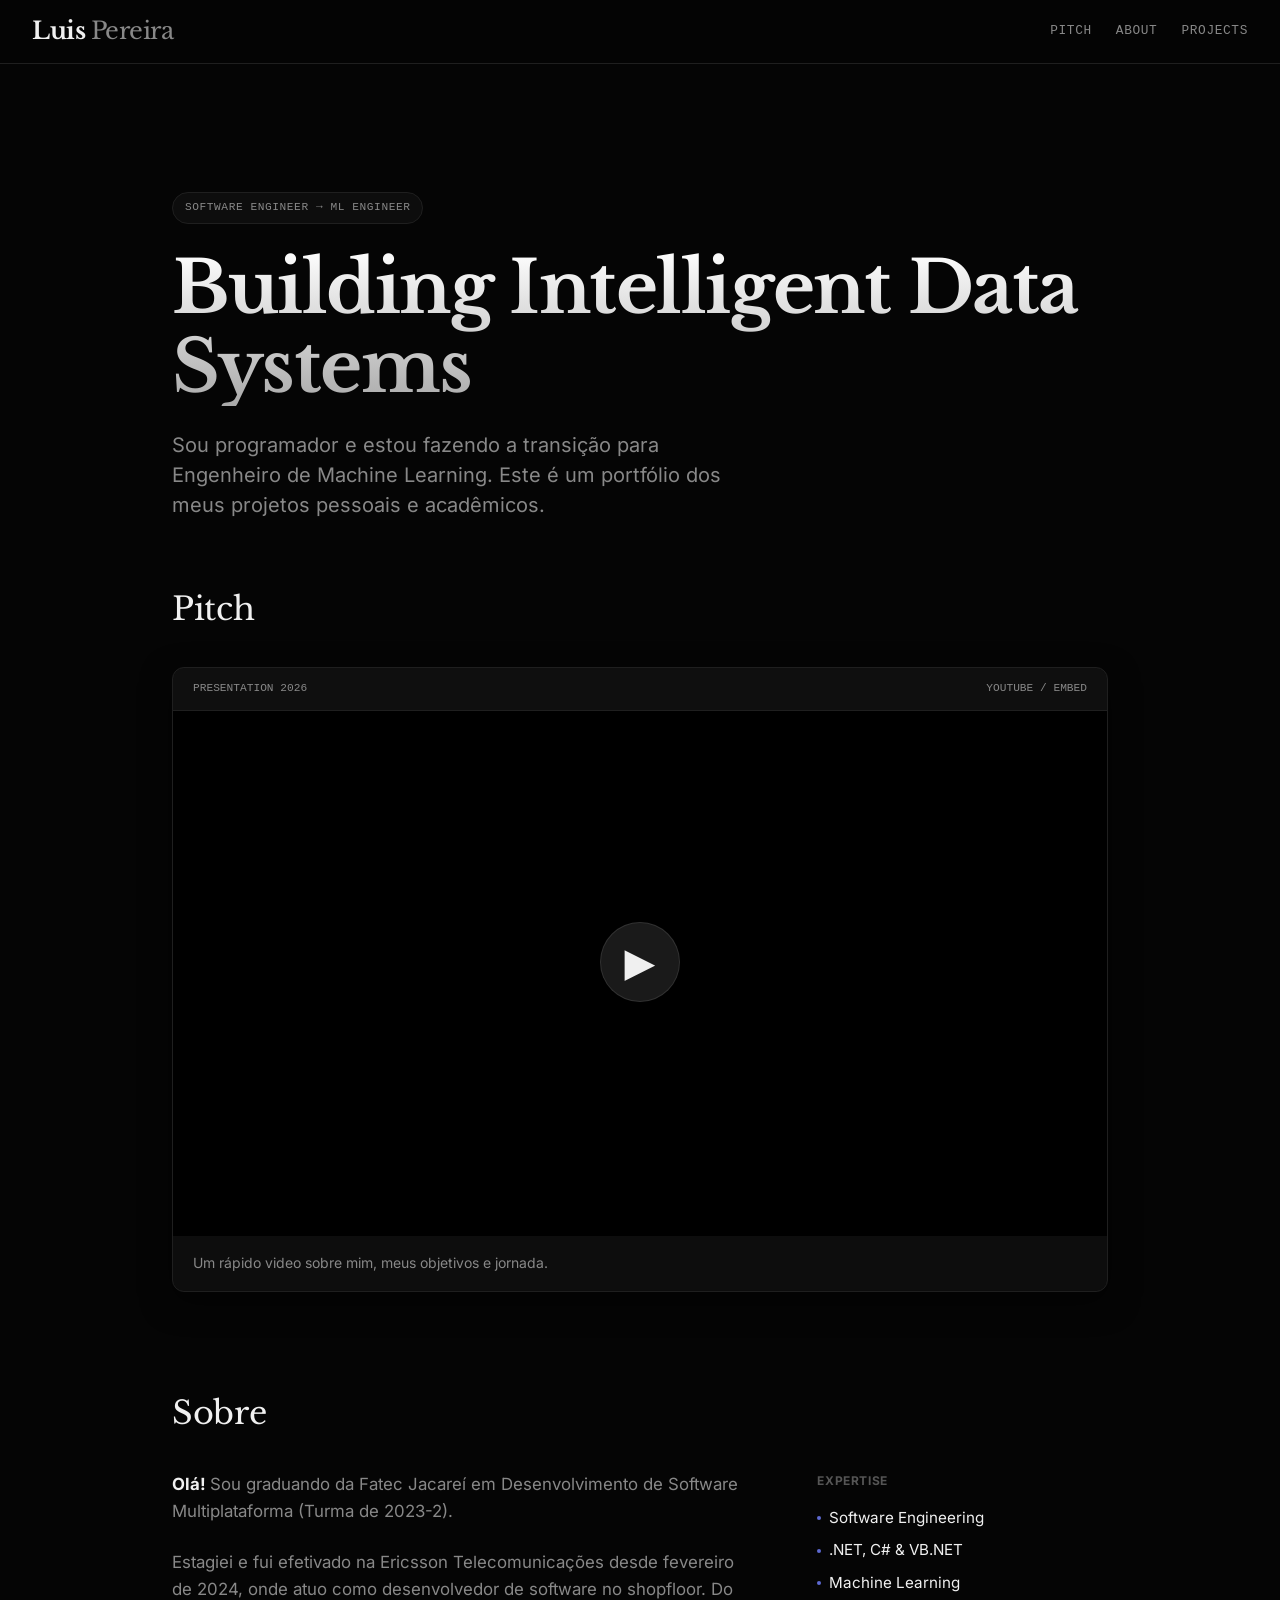
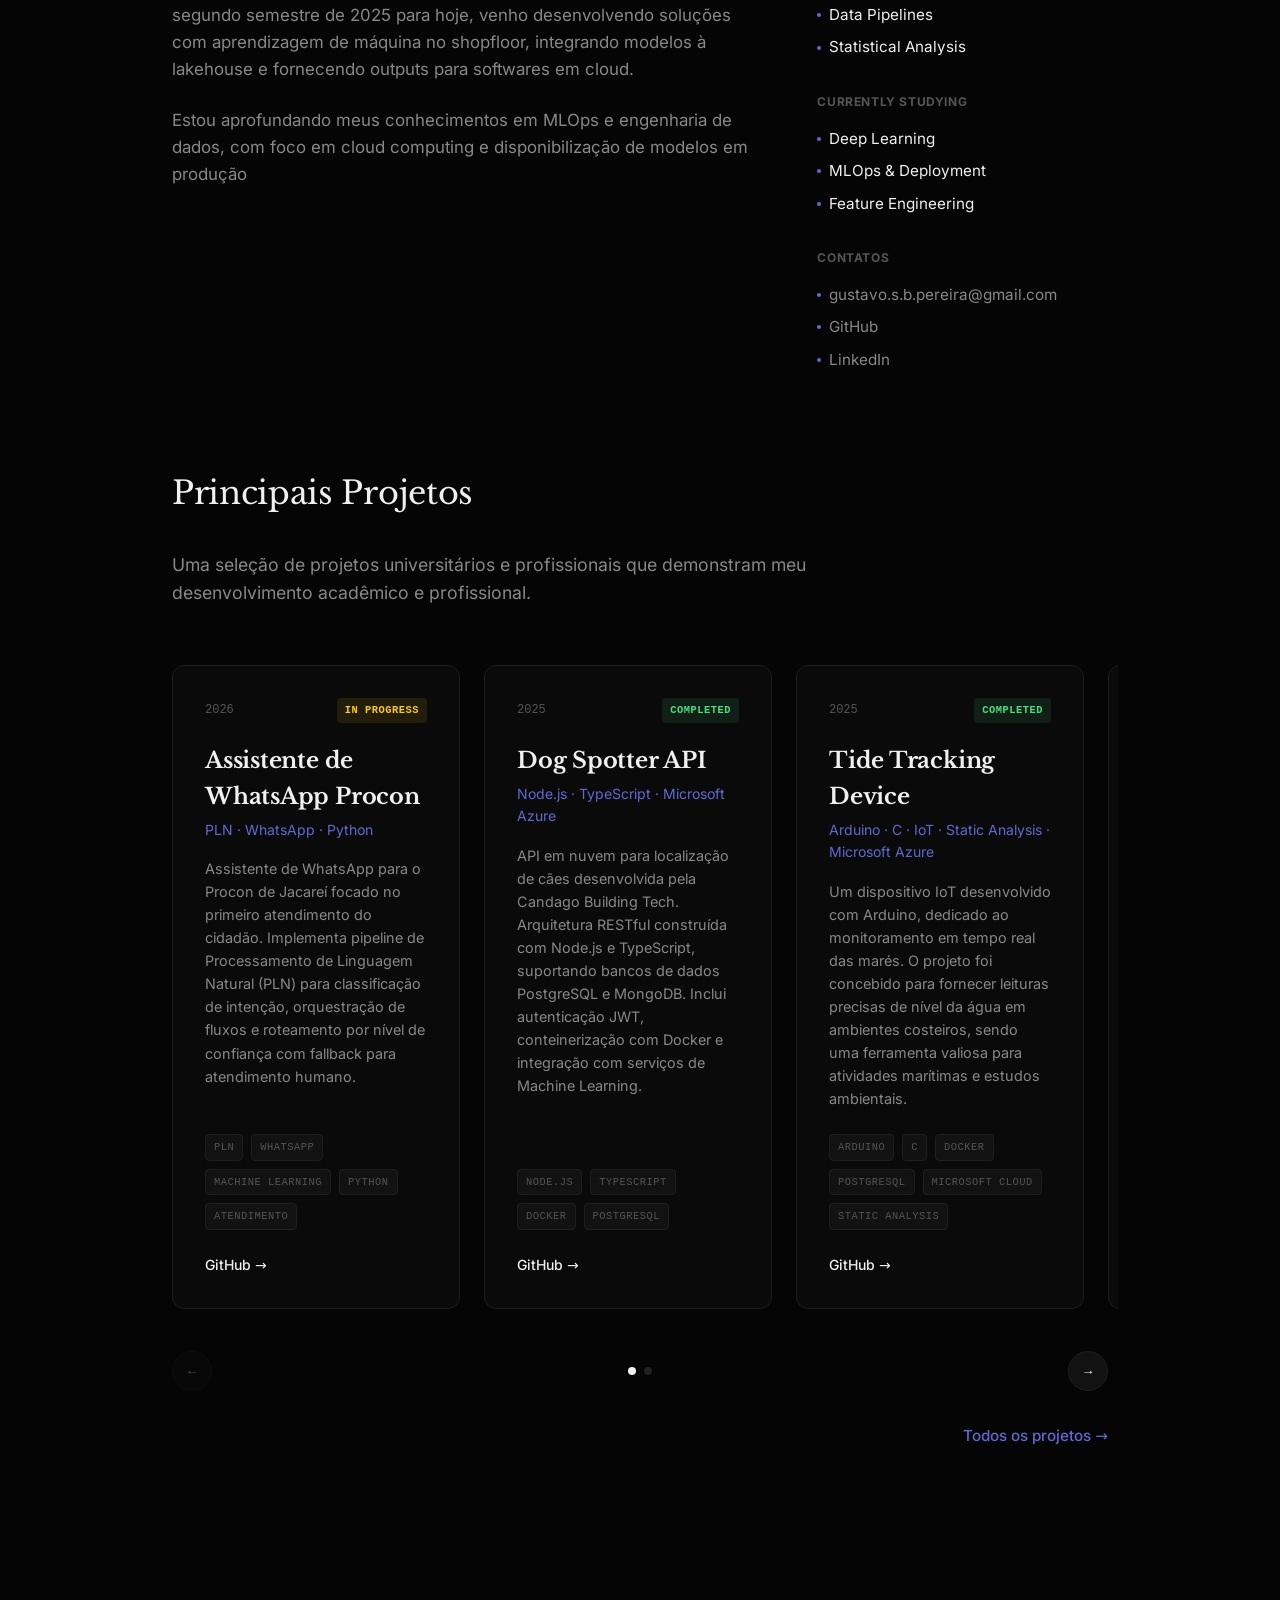
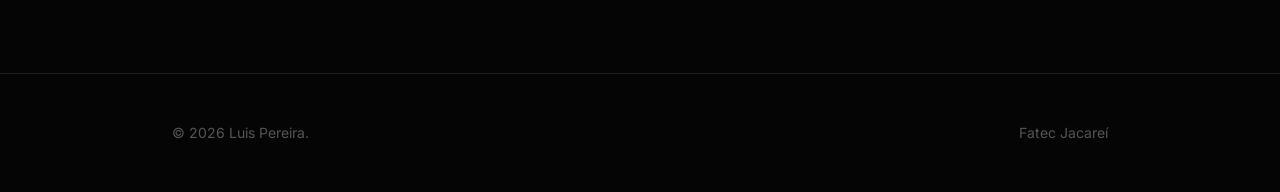
==== docs/index.html @ 35cc953c "Ajustando path para /docs" ====
<!DOCTYPE html>
<html lang="en">

<head>
  <meta charset="UTF-8" />
  <meta name="viewport" content="width=device-width, initial-scale=1.0" />
  <title>Portfolio — Data Science & ML Engineering</title>
  <link rel="stylesheet" href="style.css" />
</head>

<body>

  <!-- Sticky Glass Navbar -->
  <header class="masthead">
    <a href="#" class="masthead-title">Luis <span>Pereira</span></a>
    <nav class="masthead-nav">
      <a href="#pitch">Pitch</a>
      <a href="#about">About</a>
      <a href="#projects">Projects</a>
    </nav>
  </header>

  <main class="page-content">

    <!-- Hero Section -->
    <section class="hero">
      <div class="hero-badge">Software Engineer → ML Engineer</div>
      <h1 class="hero-title">Building Intelligent Data Systems</h1>
      <p class="hero-sub">Sou programador e estou fazendo a transição para Engenheiro de Machine Learning. Este é um
        portfólio dos meus projetos pessoais e acadêmicos.</p>
    </section>

    <!-- Pitch -->
    <section id="pitch" class="section">
      <div class="section-header">
        <h2 class="section-title">Pitch</h2>
      </div>

      <div class="video-frame-outer">
        <div class="video-label-strip">
          <span>PRESENTATION 2026</span>
          <span>YOUTUBE / EMBED</span>
        </div>
        <div class="video-placeholder" id="videoPlaceholder">
          <div class="video-inner">
            <div class="play-icon">▶</div>
          </div>
        </div>
        <div class="video-caption">
          Um rápido video sobre mim, meus objetivos e jornada.
        </div>
      </div>
    </section>

    <section id="about" class="section">
      <div class="section-header">
        <h2 class="section-title">Sobre</h2>
      </div>

      <div class="about-layout">
        <div class="about-body">
          <p>
            <strong>Olá! </strong>Sou graduando da Fatec Jacareí em Desenvolvimento de Software Multiplataforma (Turma
            de
            2023-2).
          </p>
          <p>
            Estagiei e fui efetivado na Ericsson Telecomunicações desde fevereiro de 2024, onde atuo como
            desenvolvedor de software no shopfloor. Do segundo semestre de 2025 para hoje, venho desenvolvendo soluções
            com aprendizagem de máquina no shopfloor, integrando modelos à lakehouse e fornecendo outputs para softwares
            em cloud.
          </p>
          <p>
            Estou aprofundando meus conhecimentos em MLOps e engenharia de dados, com foco em cloud computing e
            disponibilização de modelos em produção
          </p>
        </div>

        <div class="about-sidebar">
          <div class="sidebar-block">
            <h4>Expertise</h4>
            <ul>
              <li>Software Engineering</li>
              <li>.NET, C# & VB.NET</li>
              <li>Machine Learning</li>
              <li>Data Pipelines</li>
              <li>Statistical Analysis</li>
            </ul>
          </div>
          <div class="sidebar-block">
            <h4>Currently Studying</h4>
            <ul>
              <li>Deep Learning</li>
              <li>MLOps & Deployment</li>
              <li>Feature Engineering</li>
            </ul>
          </div>
          <div class="sidebar-block">
            <h4>Contatos</h4>
            <ul>
              <li><a href="gustavo.s.b.pereira@gmail.com">gustavo.s.b.pereira@gmail.com</a></li>
              <li><a href="https://github.com/l-gustavo-barbosa">GitHub</a></li>
              <li><a href="https://www.linkedin.com/in/luisgsbpereira/">LinkedIn</a></li>
            </ul>
          </div>
        </div>
      </div>
    </section>

    <section id="projects" class="section">
      <div class="section-header">
        <h2 class="section-title">Principais Projetos</h2>
      </div>
      <p class="section-intro">
        Uma seleção de projetos universitários e profissionais que demonstram meu desenvolvimento acadêmico e
        profissional.
      </p>

      <div class="carousel-wrapper">
        <div class="carousel-viewport" id="carouselViewport">
          <div class="carousel-track" id="carouselTrack">
            <!-- Populated by script.js from projects.json -->
          </div>
        </div>

        <div class="carousel-controls">
          <button class="carousel-btn prev" id="prevBtn" aria-label="Previous">←</button>
          <div class="carousel-dots" id="carouselDots"></div>
          <button class="carousel-btn next" id="nextBtn" aria-label="Next">→</button>
        </div>
      </div>

      <div class="projects-cta">
        <a href="projects.html" class="cta-link">Todos os projetos →</a>
      </div>
    </section>

  </main>

  <footer class="site-footer">
    <div class="footer-inner">
      <p>© <span id="year"></span> Luis Pereira.</p>
      <p>Fatec Jacareí</p>
    </div>
  </footer>

  <script src="projects.js"></script>
  <script src="script.js"></script>
  <script>
    document.getElementById('year').textContent = new Date().getFullYear();
  </script>
</body>

</html>
---- docs/style.css ----
/* ═══════════════════════════════════════════════════
   PORTFOLIO — Modern Dark Mode (Sleek)
   Offline-friendly: fonts loaded via @font-face below
   ═══════════════════════════════════════════════════ */

@font-face {
  font-family: 'Inter';
  font-style: normal;
  font-weight: 100 900;
  font-display: swap;
  src: url('fonts/Inter-Variable.woff2') format('woff2');
}
@font-face {
  font-family: 'Libre Baskerville';
  font-style: italic;
  font-weight: 400;
  font-display: swap;
  src: url('fonts/LibreBaskerville-Italic.woff2') format('woff2');
}
@font-face {
  font-family: 'Libre Baskerville';
  font-style: normal;
  font-weight: 400;
  font-display: swap;
  src: url('fonts/LibreBaskerville-Regular.woff2') format('woff2');
}
@font-face {
  font-family: 'Libre Baskerville';
  font-style: normal;
  font-weight: 700;
  font-display: swap;
  src: url('fonts/LibreBaskerville-Bold.woff2') format('woff2');
}

:root {
  --bg-color: #050505;
  --bg-card: #0a0a0a;
  --bg-card-hover: #121212;
  --text-main: #f0f0f0;
  --text-muted: #888888;
  --text-dim: #555555;
  --border-color: #1f1f1f;
  --border-highlight: #333333;
  
  --accent: #5e6ad2;
  --accent-glow: rgba(94, 106, 210, 0.2);
  --accent-hover: #7b86ea;

  --font-main: 'Inter', system-ui, -apple-system, sans-serif;
  --font-serif: 'Libre Baskerville', Georgia, serif;
  --font-mono: ui-monospace, SFMono-Regular, Menlo, Monaco, Consolas, "Liberation Mono", "Courier New", monospace;
  
  --content-width: 1000px;
  --gutter: 2rem;
  --radius: 12px;
  --radius-sm: 8px;
}

/* ── RESET & BASE ─────────────────────────────── */
*, *::before, *::after { box-sizing: border-box; margin: 0; padding: 0; }

html { scroll-behavior: smooth; }

body {
  background-color: var(--bg-color);
  color: var(--text-main);
  font-family: var(--font-main);
  font-size: 1rem;
  line-height: 1.6;
  min-height: 100vh;
  -webkit-font-smoothing: antialiased;
  -moz-osx-font-smoothing: grayscale;
}

/* ── PAGE LAYOUT ──────────────────────────────── */
.page-content {
  max-width: var(--content-width);
  margin: 0 auto;
  padding: 6rem var(--gutter) 4rem;
  position: relative;
  z-index: 1;
}

/* ── NAVBAR ────────────────────────── */
.masthead {
  position: fixed;
  top: 0;
  left: 0;
  right: 0;
  height: 64px;
  background: rgba(5, 5, 5, 0.7);
  backdrop-filter: blur(12px);
  -webkit-backdrop-filter: blur(12px);
  border-bottom: 1px solid var(--border-color);
  z-index: 100;
  display: flex;
  align-items: center;
  justify-content: space-between;
  padding: 0 var(--gutter);
}

.masthead-title {
  font-family: var(--font-serif);
  font-size: 1.5rem;
  font-weight: 700;
  letter-spacing: -0.02em;
  color: var(--text-main);
  text-decoration: none;
}

.masthead-title span {
  color: var(--text-muted);
  font-weight: 400;
}

.masthead-nav {
  display: flex;
  gap: 1.5rem;
}

.masthead-nav a {
  font-family: var(--font-mono);
  color: var(--text-muted);
  text-decoration: none;
  font-size: 0.8rem;
  font-weight: 500;
  text-transform: uppercase;
  letter-spacing: 0.05em;
  transition: color 0.2s ease;
}

.masthead-nav a:hover {
  color: var(--text-main);
}

/* ── HERO SECTION (Replaces old masthead) ────────────────────────── */
.hero {
  padding: 6rem 0 4rem;
  text-align: left;
}

.hero-badge {
  display: inline-flex;
  align-items: center;
  padding: 0.35rem 0.75rem;
  background: rgba(255, 255, 255, 0.03);
  border: 1px solid var(--border-color);
  border-radius: 999px;
  font-family: var(--font-mono);
  font-size: 0.7rem;
  font-weight: 500;
  color: var(--text-muted);
  margin-bottom: 1.5rem;
  letter-spacing: 0.05em;
  text-transform: uppercase;
}

.hero-title {
  font-family: var(--font-serif);
  font-size: clamp(2.5rem, 6vw, 4.5rem);
  font-weight: 700;
  letter-spacing: -0.02em;
  line-height: 1.1;
  color: var(--text-main);
  margin-bottom: 1.5rem;
  background: linear-gradient(180deg, #fff 0%, #aaa 100%);
  -webkit-background-clip: text;
  -webkit-text-fill-color: transparent;
}

.hero-sub {
  font-size: 1.25rem;
  color: var(--text-muted);
  max-width: 600px;
  line-height: 1.5;
  font-weight: 400;
}

/* ── SECTION STRUCTURE ────────────────────────── */
.section {
  margin-bottom: 6rem;
}

.section-header {
  margin-bottom: 2rem;
  display: flex;
  align-items: center;
  gap: 1rem;
}

.section-title {
  font-family: var(--font-serif);
  font-size: 2rem;
  font-weight: 400;
  letter-spacing: -0.01em;
  color: var(--text-main);
}

.section-intro {
  color: var(--text-muted);
  font-size: 1.1rem;
  max-width: 700px;
  margin-bottom: 3rem;
}

/* ── VIDEO SECTION ────────────────────────────── */
.video-frame-outer {
  border-radius: var(--radius);
  overflow: hidden;
  background: var(--bg-card);
  border: 1px solid var(--border-color);
  box-shadow: 0 10px 30px rgba(0,0,0,0.5);
  transition: border-color 0.3s;
}
.video-frame-outer:hover {
  border-color: var(--border-highlight);
}

.video-label-strip {
  display: flex;
  align-items: center;
  justify-content: space-between;
  background: rgba(255, 255, 255, 0.02);
  border-bottom: 1px solid var(--border-color);
  padding: 0.75rem 1.25rem;
  font-family: var(--font-mono);
  font-size: 0.7rem;
  color: var(--text-muted);
  font-weight: 500;
}

.video-placeholder {
  position: relative;
  width: 100%;
  aspect-ratio: 16 / 9;
  background: #000;
  display: flex;
  align-items: center;
  justify-content: center;
  cursor: pointer;
}

.video-inner {
  text-align: center;
  z-index: 2;
}

.play-icon {
  font-size: 2.5rem;
  color: var(--text-main);
  background: rgba(255, 255, 255, 0.1);
  width: 80px;
  height: 80px;
  display: flex;
  align-items: center;
  justify-content: center;
  border-radius: 50%;
  margin: 0 auto 1.5rem;
  backdrop-filter: blur(4px);
  border: 1px solid rgba(255, 255, 255, 0.1);
  transition: transform 0.2s, background 0.2s;
}
.video-placeholder:hover .play-icon {
  transform: scale(1.05);
  background: var(--accent);
  border-color: var(--accent-hover);
}

.video-cta {
  display: inline-block;
  background: var(--text-main);
  color: var(--bg-color);
  font-size: 0.875rem;
  font-weight: 600;
  padding: 0.75rem 1.5rem;
  border-radius: var(--radius-sm);
  text-decoration: none;
  transition: background 0.2s;
}
.video-cta:hover { background: #fff; }

.video-caption {
  padding: 1rem 1.25rem;
  font-size: 0.875rem;
  color: var(--text-muted);
  background: rgba(255, 255, 255, 0.01);
}

/* ── ABOUT SECTION ────────────────────────────── */
.about-layout {
  display: grid;
  grid-template-columns: 2fr 1fr;
  gap: 4rem;
}

.about-body p {
  color: var(--text-muted);
  margin-bottom: 1.5rem;
  font-size: 1.05rem;
}
.about-body p strong { color: var(--text-main); }

.about-sidebar {
  display: flex;
  flex-direction: column;
  gap: 2rem;
}

.sidebar-block h4 {
  font-size: 0.75rem;
  text-transform: uppercase;
  letter-spacing: 0.05em;
  color: var(--text-dim);
  margin-bottom: 1rem;
}

.sidebar-block ul {
  list-style: none;
  display: flex;
  flex-direction: column;
  gap: 0.5rem;
}

.sidebar-block ul li {
  color: var(--text-main);
  font-size: 0.95rem;
  display: flex;
  align-items: center;
  gap: 0.5rem;
}
.sidebar-block ul li::before {
  content: '';
  width: 4px; height: 4px;
  background: var(--accent);
  border-radius: 50%;
}

.sidebar-block a {
  color: var(--text-muted);
  text-decoration: none;
  transition: color 0.2s;
}
.sidebar-block a:hover { color: var(--text-main); }

/* ── CAROUSEL & GRID CARDS ────────────────────── */
.carousel-wrapper {
  position: relative;
  margin-bottom: 2rem;
}

.carousel-viewport {
  overflow: hidden;
  margin: 0 -10px; /* offset for card padding */
  padding: 10px;
}

.carousel-track {
  display: flex;
  transition: transform 0.5s cubic-bezier(0.2, 0.8, 0.2, 1);
}

.project-card {
  flex: 0 0 calc(33.333% - 1.5rem);
  margin-right: 1.5rem;
  padding: 2rem;
  background: var(--bg-card);
  border: 1px solid var(--border-color);
  border-radius: var(--radius);
  display: flex;
  flex-direction: column;
  transition: transform 0.3s ease, border-color 0.3s ease, box-shadow 0.3s ease;
  min-height: 320px;
}
.project-card:hover {
  transform: translateY(-4px);
  border-color: var(--border-highlight);
  box-shadow: 0 10px 30px rgba(0,0,0,0.3);
}

.card-header {
  display: flex;
  justify-content: space-between;
  align-items: center;
  margin-bottom: 1.25rem;
}

.card-year {
  font-family: var(--font-mono);
  font-size: 0.75rem;
  color: var(--text-dim);
  font-weight: 500;
}

.card-status {
  font-family: var(--font-mono);
  font-size: 0.65rem;
  text-transform: uppercase;
  letter-spacing: 0.05em;
  padding: 0.25rem 0.5rem;
  border-radius: 4px;
  font-weight: 600;
}
.card-status.completed { background: rgba(74, 222, 128, 0.1); color: #4ade80; }
.card-status.in-progress { background: rgba(250, 204, 21, 0.1); color: #facc15; }

.card-title {
  font-family: var(--font-serif);
  font-size: 1.4rem;
  font-weight: 700;
  color: var(--text-main);
  margin-bottom: 0.25rem;
  letter-spacing: -0.01em;
}

.card-subtitle {
  font-size: 0.875rem;
  color: var(--accent);
  margin-bottom: 1rem;
}

.card-desc {
  font-size: 0.9rem;
  color: var(--text-muted);
  line-height: 1.6;
  flex: 1;
  margin-bottom: 1.5rem;
}

.card-tags {
  display: flex;
  flex-wrap: wrap;
  gap: 0.5rem;
  margin-bottom: 1.5rem;
}
.card-tag {
  font-family: var(--font-mono);
  font-size: 0.65rem;
  color: var(--text-dim);
  background: rgba(255, 255, 255, 0.03);
  padding: 0.25rem 0.5rem;
  border-radius: 4px;
  border: 1px solid var(--border-color);
  text-transform: uppercase;
  letter-spacing: 0.05em;
}

.card-links {
  display: flex;
  gap: 1rem;
  font-size: 0.875rem;
  font-weight: 500;
}
.card-links a {
  color: var(--text-main);
  text-decoration: none;
  transition: color 0.2s;
}
.card-links a:hover { color: var(--accent); }

/* Controls */
.carousel-controls {
  display: flex;
  justify-content: space-between;
  align-items: center;
  margin-top: 2rem;
}

.carousel-btn {
  background: rgba(255, 255, 255, 0.05);
  border: 1px solid var(--border-color);
  color: var(--text-main);
  width: 40px; height: 40px;
  border-radius: 50%;
  cursor: pointer;
  display: inline-flex;
  align-items: center;
  justify-content: center;
  transition: background 0.2s, border-color 0.2s;
}
.carousel-btn:hover:not(:disabled) {
  background: rgba(255, 255, 255, 0.1);
  border-color: var(--border-highlight);
}
.carousel-btn:disabled {
  opacity: 0.3;
  cursor: not-allowed;
}

.carousel-dots {
  display: flex;
  gap: 0.5rem;
}
.dot {
  width: 8px; height: 8px;
  border-radius: 50%;
  background: var(--border-color);
  border: none;
  cursor: pointer;
  transition: background 0.2s;
}
.dot.active { background: var(--text-main); }

.projects-cta {
  text-align: right;
  margin-top: 1rem;
}
.cta-link {
  color: var(--accent);
  text-decoration: none;
  font-size: 0.95rem;
  font-weight: 500;
  display: inline-flex;
  align-items: center;
  gap: 0.5rem;
  transition: color 0.2s;
}
.cta-link:hover { color: var(--accent-hover); }

/* ── ARCHIVE GRID (projects.html) ──────────────── */
.archive-grid {
  display: grid;
  grid-template-columns: repeat(auto-fill, minmax(300px, 1fr));
  gap: 1.5rem;
}
.archive-grid .project-card {
  flex: unset;
  margin-right: 0;
}
.archive-grid .project-card.hidden { display: none; }

.filter-bar {
  display: flex;
  flex-wrap: wrap;
  gap: 0.5rem;
  margin-bottom: 3rem;
}
.filter-tag {
  background: transparent;
  border: 1px solid var(--border-color);
  color: var(--text-muted);
  padding: 0.5rem 1rem;
  border-radius: 999px;
  font-family: var(--font-mono);
  font-size: 0.75rem;
  text-transform: uppercase;
  letter-spacing: 0.05em;
  font-weight: 500;
  cursor: pointer;
  transition: all 0.2s;
}
.filter-tag:hover {
  background: rgba(255, 255, 255, 0.05);
  color: var(--text-main);
}
.filter-tag.active {
  background: var(--text-main);
  color: var(--bg-color);
  border-color: var(--text-main);
}

/* ── FOOTER ───────────────────────────────────── */
.site-footer {
  border-top: 1px solid var(--border-color);
  padding: 3rem 0;
  margin-top: 4rem;
}
.footer-inner {
  max-width: var(--content-width);
  margin: 0 auto;
  padding: 0 var(--gutter);
  display: flex;
  justify-content: space-between;
  align-items: center;
  color: var(--text-dim);
  font-size: 0.875rem;
}
.footer-inner a {
  color: var(--text-muted);
  text-decoration: none;
  transition: color 0.2s;
}
.footer-inner a:hover { color: var(--text-main); }

/* ── RESPONSIVE ───────────────────────────────── */
@media (max-width: 800px) {
  .about-layout { grid-template-columns: 1fr; }
  .carousel-viewport { margin: 0; padding: 0; }
  .project-card { flex: 0 0 100%; margin-right: 0; }
  .archive-grid { grid-template-columns: 1fr; }
  .footer-inner { flex-direction: column; gap: 1rem; text-align: center; }
}
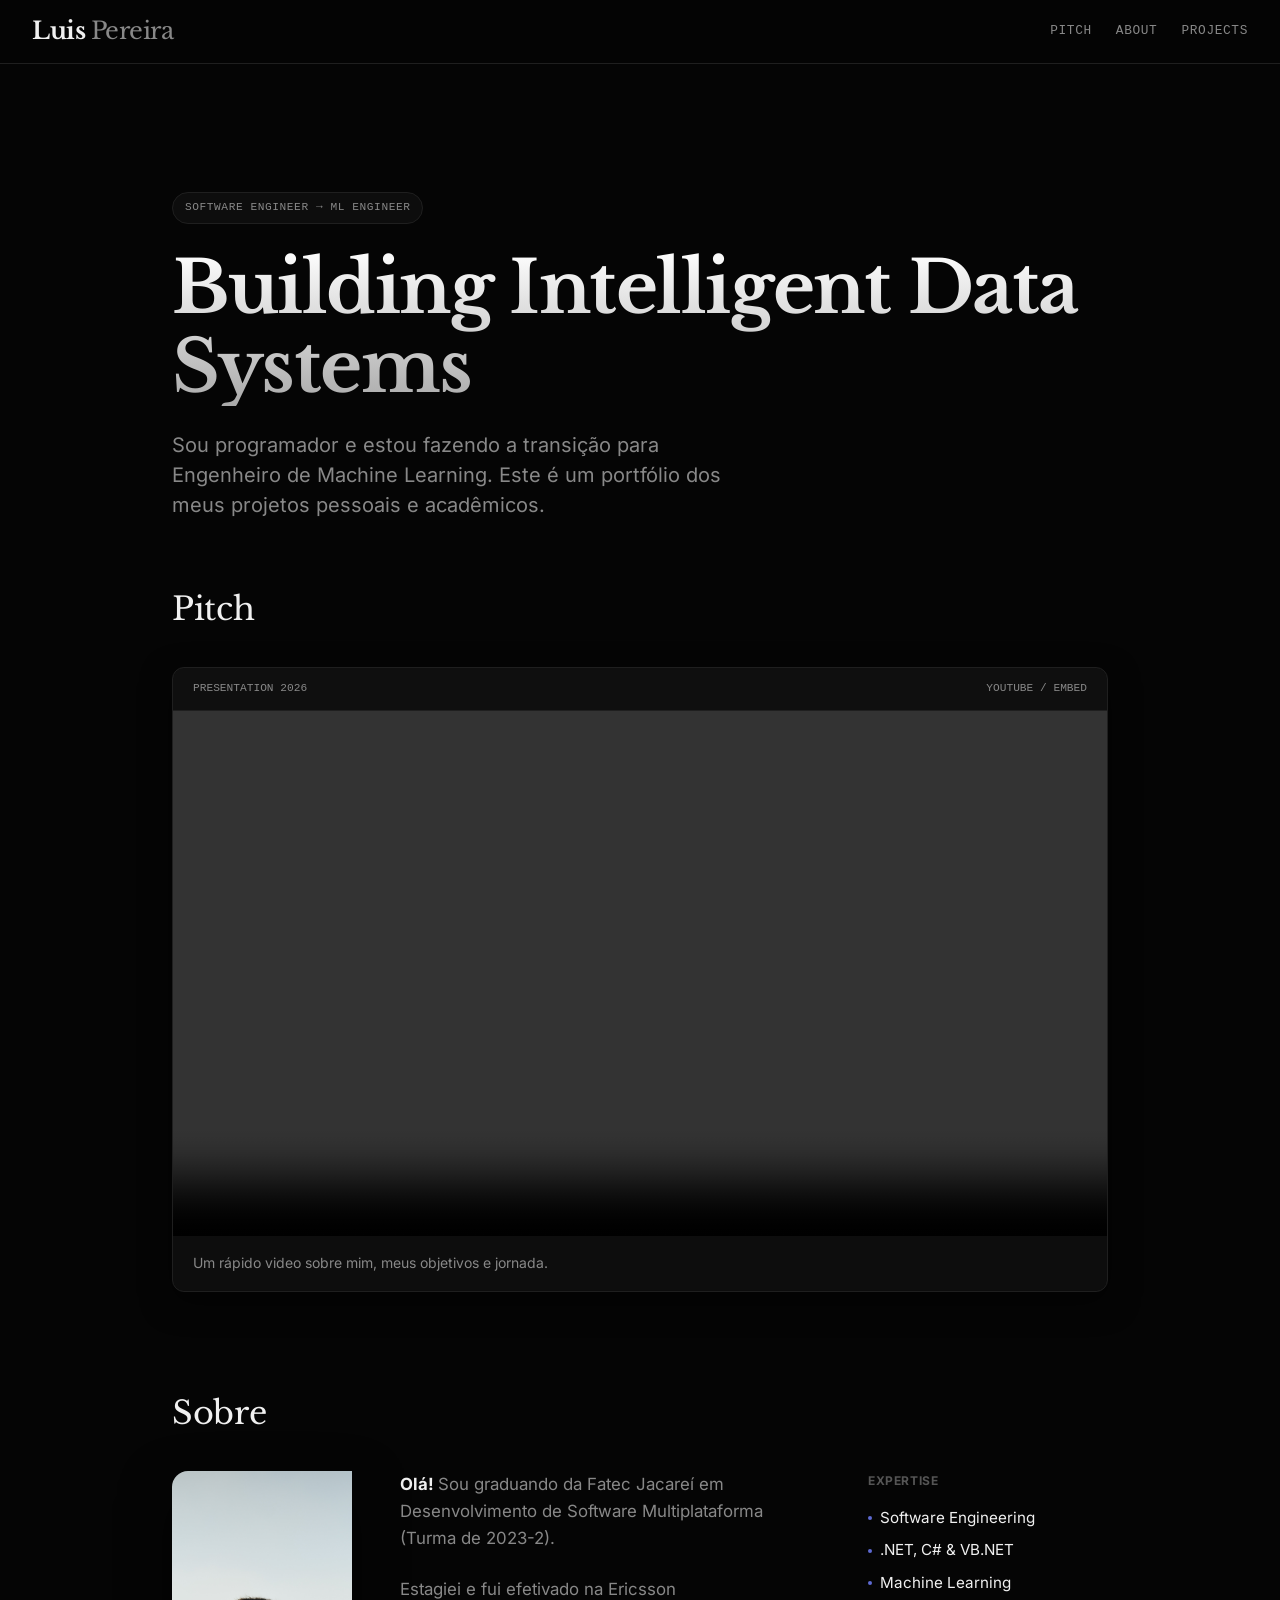
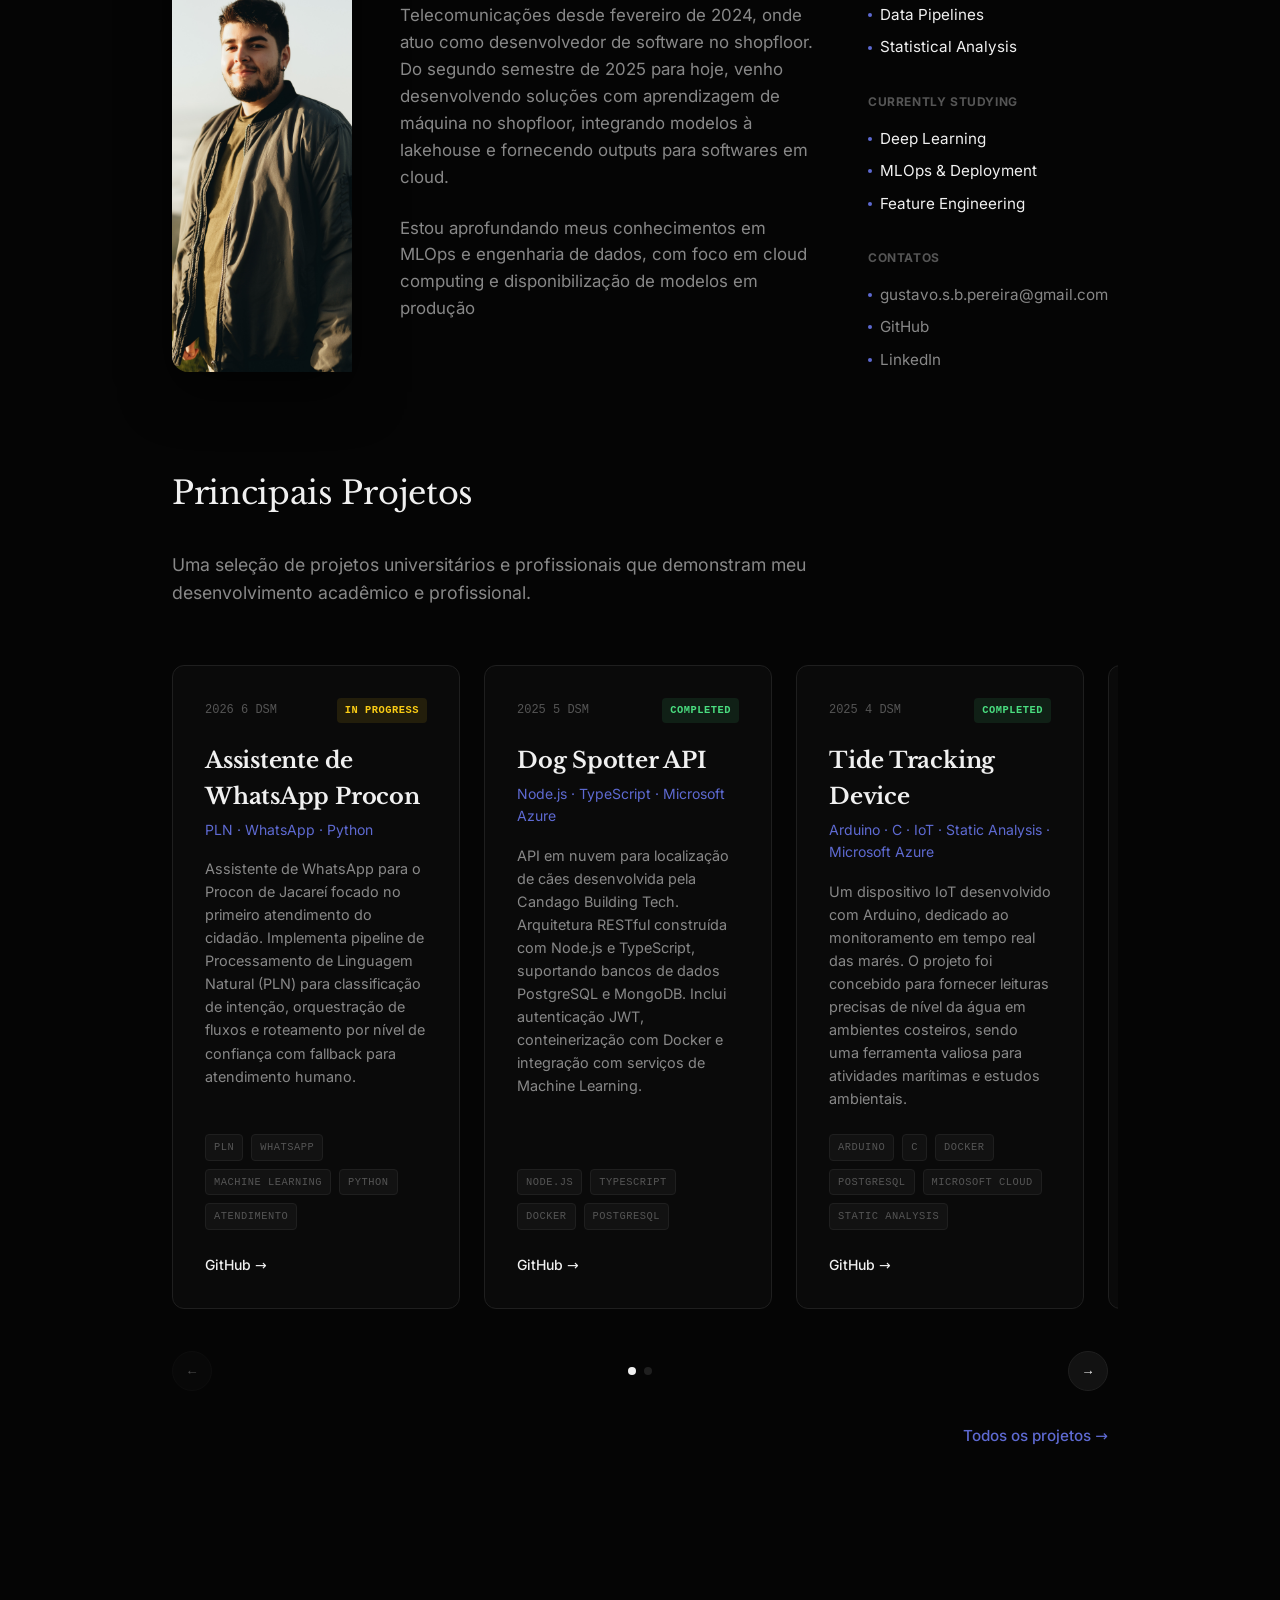
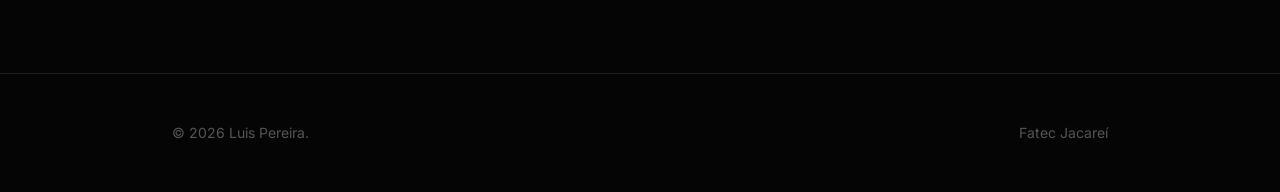
==== commit 53e68761: "adding video" ====
--- a/docs/index.html
+++ b/docs/index.html
@@ -41,11 +41,9 @@
           <span>PRESENTATION 2026</span>
           <span>YOUTUBE / EMBED</span>
         </div>
-        <div class="video-placeholder" id="videoPlaceholder">
-          <div class="video-inner">
-            <div class="play-icon">▶</div>
-          </div>
-        </div>
+        <video class="video-embed" id="pitchVideo" controls preload="metadata">
+          <source src="video.mp4" type="video/mp4" />
+        </video>
         <div class="video-caption">
           Um rápido video sobre mim, meus objetivos e jornada.
         </div>
@@ -58,6 +56,10 @@
       </div>
 
       <div class="about-layout">
+        <div class="about-photo-wrap">
+          <img src="picture.jpg" alt="Luis Pereira" class="about-photo" />
+        </div>
+
         <div class="about-body">
           <p>
             <strong>Olá! </strong>Sou graduando da Fatec Jacareí em Desenvolvimento de Software Multiplataforma (Turma
--- a/docs/style.css
+++ b/docs/style.css
@@ -229,15 +229,11 @@
   font-weight: 500;
 }
 
-.video-placeholder {
-  position: relative;
+.video-embed {
   width: 100%;
   aspect-ratio: 16 / 9;
+  display: block;
   background: #000;
-  display: flex;
-  align-items: center;
-  justify-content: center;
-  cursor: pointer;
 }
 
 .video-inner {
@@ -287,10 +283,26 @@
 }
 
 /* ── ABOUT SECTION ────────────────────────────── */
+.about-photo-wrap {
+  display: flex;
+  align-self: stretch;
+}
+
+.about-photo {
+  width: 180px;
+  height: 100%;
+  min-height: 280px;
+  object-fit: cover;
+  object-position: center top;
+  border-radius: 16px 0 0 16px;
+  display: block;
+  box-shadow: 0 20px 50px rgba(0, 0, 0, 0.6);
+}
+
 .about-layout {
   display: grid;
-  grid-template-columns: 2fr 1fr;
-  gap: 4rem;
+  grid-template-columns: 180px 2fr 1fr;
+  gap: 3rem;
 }
 
 .about-body p {
@@ -584,6 +596,7 @@
 /* ── RESPONSIVE ───────────────────────────────── */
 @media (max-width: 800px) {
   .about-layout { grid-template-columns: 1fr; }
+  .about-photo { width: 100%; height: 340px; min-height: unset; }
   .carousel-viewport { margin: 0; padding: 0; }
   .project-card { flex: 0 0 100%; margin-right: 0; }
   .archive-grid { grid-template-columns: 1fr; }
